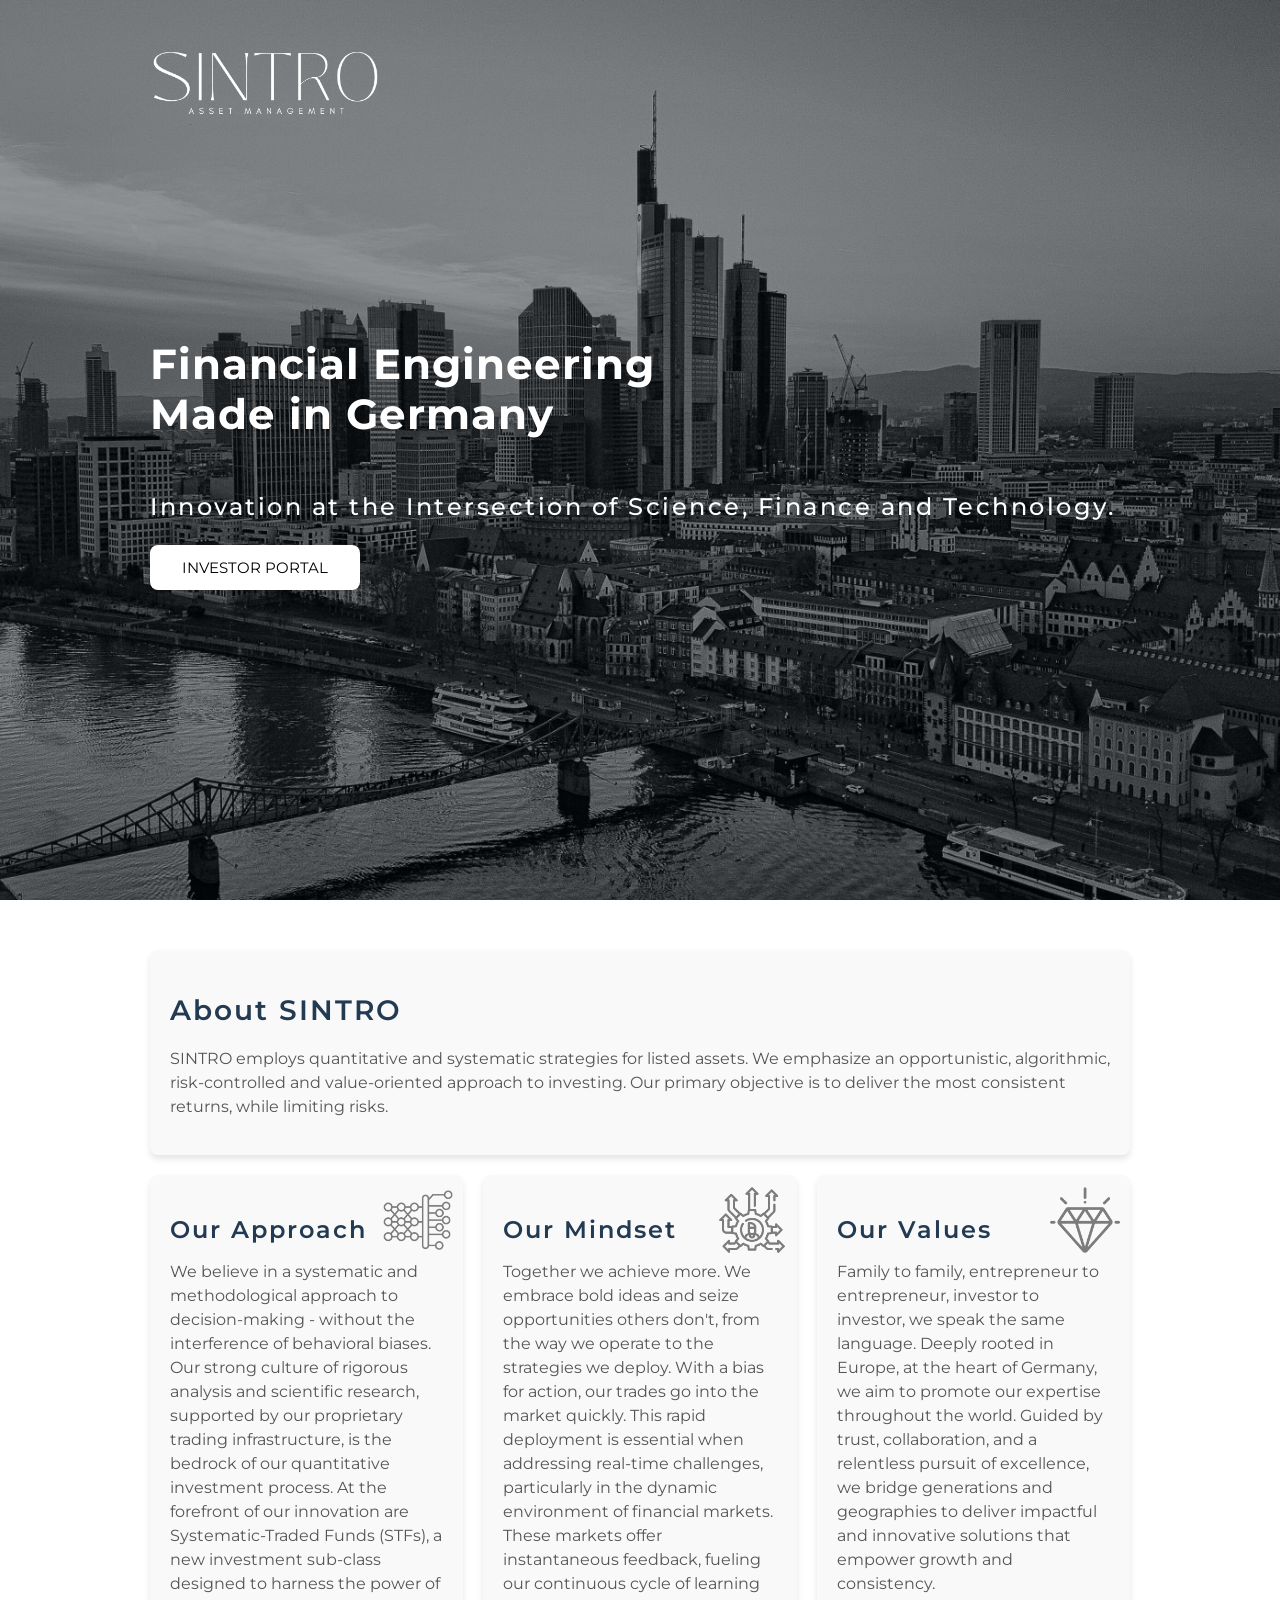
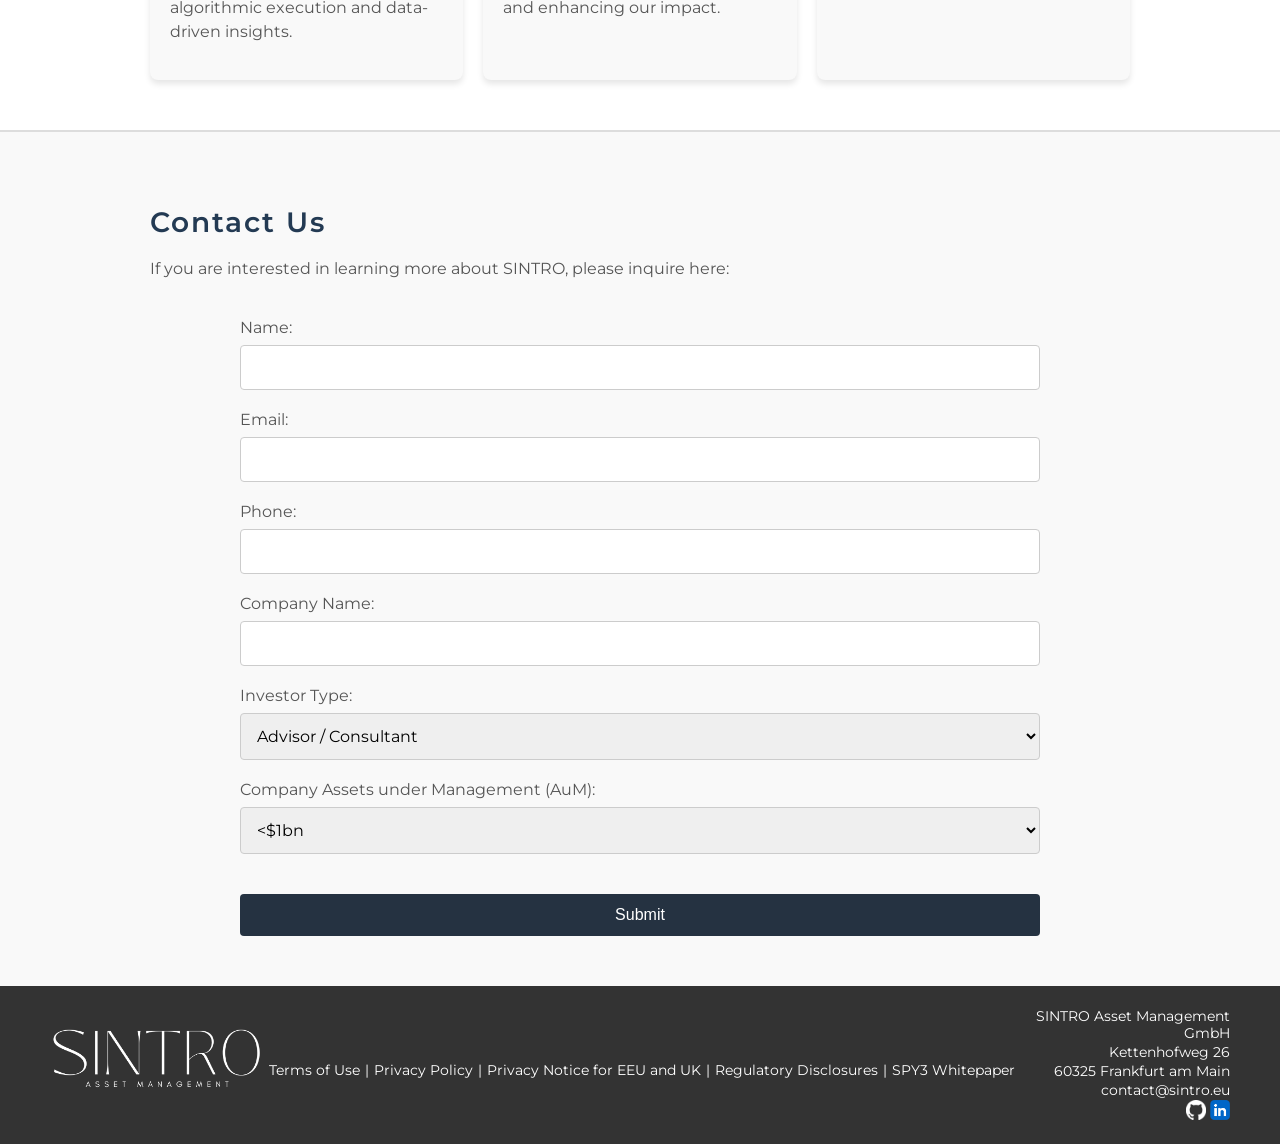
==== index.html @ 315823be "Update and rename home.html to index.html" ====
<!DOCTYPE html>
<html lang="en">
<head>
    <meta charset="UTF-8" />
    <meta name="viewport" content="width=device-width, initial-scale=1.0",user-scalable=no, shrink-to-fit=no">
    <meta name="format-detection" content="telephone=no">
    <meta name="description" content="SINTRO employs systematic and quantitative methods in the design and execution of its strategies." />
    <meta name="keywords" content="Systematic-Traded Funds, STFs, Systematic Traded Funds, SINTRO, SINTRO.eu, SINTRO Asset Management, Asset Management, Frankfurt, Finance, SINTRO Technologies, Systematic Investing, Algorithmic Trading, STFs, ETFs, Investments, Risk Management, German Fintech, Fintech, Financial Innovation, Systematic Trading, systematische Investitionen, risikokontrolliertes Investieren, SINTRO" />
    <meta name="author" content="SINTRO Asset Management GmbH" />
    <link rel="stylesheet" href="styles.css" />
    <link href="https://cdnjs.cloudflare.com/ajax/libs/font-awesome/6.0.0-beta3/css/all.min.css" rel="stylesheet">
    <script src="script.js" defer></script>
    <link rel="icon" href="favicon.ico" type="image/x-icon" />
    <title>SINTRO - Systematic Investing</title>
    <meta property="og:title" content="SINTRO – Systematic Investing Reinvented" />
    <meta property="og:description" content="SINTRO employs systematic and quantitative methods in the design and execution of its strategies." />
    <meta property="og:image" content="favicon.ico" />
    <meta property="og:url" content="https://www.sintro.eu/" />
    <meta property="og:type" content="website" />
    <meta property="og:site_name" content="SINTRO" />   
<!-- Google tag (gtag.js) -->
<script async src="https://www.googletagmanager.com/gtag/js?id=G-01D35EJR0L"></script>
<script>
  window.dataLayer = window.dataLayer || [];
  function gtag(){dataLayer.push(arguments);}
  gtag('js', new Date());

  gtag('config', 'G-01D35EJR0L');
</script>
</head>
<body>
    <header>
      <img src="assets/logo.png" alt="Logo" class="logo" />
    </header>
    <div class="image-container">
        <h1>Financial Engineering<br /> Made in Germany</h1>
        <h3>Innovation at the Intersection of Science, Finance and Technology.</h3>
        <a
            href="https://investors.sintro.eu/"
            class="myButton"
            target="_blank"
            >INVESTOR PORTAL</a>
    </div>
    <section class="content-section">
          <div class="content-about">
              <h2>About SINTRO</h2>
              <p>
                  SINTRO employs quantitative and systematic strategies for listed assets.
                  We emphasize an opportunistic, algorithmic, risk-controlled and value-oriented approach to investing. 
                  Our primary objective is to deliver the most consistent returns, while limiting risks.
              </p>
          </div>
          <div class="content-container">
          <div class="content-item">
              <h2>Our Approach</h2>
              
              <img src="assets/approach.png" alt="Our Approach Icon" class="section-icon">
              <p>
                  We believe in a systematic and methodological approach to decision-making - without the interference of behavioral biases.
                  Our strong culture of rigorous analysis and scientific research, supported by our proprietary trading infrastructure, is the bedrock of our quantitative investment process.
                  At the forefront of our innovation are Systematic-Traded Funds (STFs), a new investment sub-class designed to harness the power of algorithmic execution and data-driven insights.
              </p>
          </div>
          <div class="content-item">
              <h2>Our Mindset</h2>
              <img src="assets/mindset.png" alt="Our Mindset Icon" class="section-icon">
              <p>
                  Together we achieve more. We embrace bold ideas and seize opportunities others don't, 
                  from the way we operate to the strategies we deploy. With a bias for action, our trades go into the market quickly. 
                  This rapid deployment is essential when addressing real-time challenges, particularly in the dynamic environment of 
                  financial markets. These markets offer instantaneous feedback, fueling our continuous cycle of learning and enhancing our impact.
              </p>
          </div>
          <div class="content-item">
              <h2>Our Values</h2>
              <img src="assets/values.png" alt="Our Values Icon" class="section-icon">
              <p>
                  Family to family, entrepreneur to entrepreneur, investor to investor, we speak the same language. 
                  Deeply rooted in Europe, at the heart of Germany, we aim to promote our expertise throughout the world. 
                  Guided by trust, collaboration, and a relentless pursuit of excellence, we bridge generations and geographies to deliver impactful and innovative solutions that empower growth and consistency.
              </p>
          </div>
      </div>
  </section>
      <section class="contact-section">
        <h2>Contact Us</h2>
      <p>If you are interested in learning more about SINTRO, please inquire here:</p>
      <form action="send_email.php" method="POST" class="contact-form">
          <div class="form-wrapper">
              <div class="form-group">
                  <label for="name">Name:</label>
                  <input type="text" id="name" name="name" class="form-input" required>
              </div>
              <div class="form-group">
                  <label for="email">Email:</label>
                  <input type="email" id="email" name="email" class="form-input" required>
              </div>
              <div class="form-group">
                  <label for="phone">Phone:</label>
                  <input type="tel" id="phone" name="phone" class="form-input">
              </div>
              <div class="form-group">
                  <label for="company">Company Name:</label>
                  <input type="text" id="company" name="company" class="form-input">
              </div>
              <div class="form-group">
                  <label for="investor-type">Investor Type:</label>
                  <select id="investor-type" name="investor-type" class="form-input">
                      <option value="advisor">Advisor / Consultant</option>
                      <option value="endowment">Endowment / Foundation</option>
                      <option value="fund-manager">Fund of Funds Manager</option>
                      <option value="insurance">Insurance Company</option>
                      <option value="cio">Outsourced CIO</option>
                      <option value="multi-family">Multi-Family Office</option>
                      <option value="private-bank">Private Bank</option>
                      <option value="pension-private">Private Sector Pension Fund</option>
                      <option value="pension-public">Public Pension Fund</option>
                      <option value="single-family">Single Family Office</option>
                      <option value="sovereign-wealth">Sovereign Wealth Fund</option>
                      <option value="superannuation">Superannuation Scheme</option>
                  </select>
              </div>
              <div class="form-group">
                  <label for="aum">Company Assets under Management (AuM):</label>
                  <select id="aum" name="aum" class="form-input">
                      <option value="<1bn">&lt;$1bn</option>
                      <option value="1-5bn">$1-5bn</option>
                      <option value="5-10bn">$5-10bn</option>
                      <option value="10-25bn">$10-25bn</option>
                      <option value="25-100bn">$25-100bn</option>
                      <option value=">100bn">$100bn+</option>
                  </select>
              </div>
          </div>
          <button type="submit" class="submit-button">Submit</button>
      </form>
    </section>
    <footer>
      <div class="footer-left">
          <img src="assets/logo.png" alt="Logo" class="logo-footer">
      </div>
      <div class="footer-center">
        <div class="footer-links">
          <p><a href="terms-of-use.pdf" target="_blank">Terms of Use</a>
            <span>|</span>
            <a href="privacy-policy.pdf" target="_blank">Privacy Policy</a> 
            <span>|</span>
            <a href="privacy-notice.pdf" target="_blank">Privacy Notice for EEU and UK</a> 
            <span>|</span>
            <a href="regulatory-disclosures.pdf" target="_blank">Regulatory Disclosures</a>
            <span>|</span>
            <a href="spy3-whitepaper.pdf" target="_blank">SPY3 Whitepaper</a></p>  
        </div>
    </div>
      <div class="footer-right">
          <p>SINTRO Asset Management GmbH</p>
          <p>Kettenhofweg 26</p>
          <p>60325 Frankfurt am Main</p>
          <p><a href="mailto:contact@sintro.eu">contact@sintro.eu</a></p>
          <a href="https://github.com/SINTRO-AM" target="_blank"
           class="linkedin-icon">
            <img src="assets/github.png" alt="GitHub" /></a>
          <a href="https://www.linkedin.com/company/sintro" target="_blank" class="linkedin-icon">
            <img src="assets/linkedin.png" alt="LinkedIn" /></a>
      </div>
    </footer>
  </body>
</html>
---- styles.css ----
@import url('https://fonts.googleapis.com/css2?family=Montserrat:wght@100;200;300;400;700&display=swap');

/* Default background image styling for larger screens (desktop and tablets) */
.image-container {
  background-image: url("assets/background_edit.jpg");
  background-size: cover;
  background-position: center center;
  background-repeat: no-repeat;
  background-attachment: fixed;
  height: 100vh;
  display: flex;
  flex-direction: column;
  justify-content: center;
  align-items: flex-start;
  padding-left: 150px;
  color: rgb(0, 0, 0);
  overflow: hidden:
}

/* For smaller screens (portrait mobile devices) */
@media (max-width: 768px) {
  .image-container {
      background-size: cover;
      background-position: center center;
      background-attachment: scroll;
      height: 100vh; /* Viewport-Höhe */
      width: 100vw; /* Viewport-Breite */
  }
}

/* Sehr kleine Geräte (bis 480px) */
@media (max-width: 480px) {
  .image-container {
      background-size: cover;
      background-position: center top;
      background-attachment: scroll;
      height: 100vh; /* Viewport-Höhe */
      width: 100vw; /* Viewport-Breite */
  }
}

/* Smooth scrolling */
html {
  scroll-behavior: smooth;
  margin: 0;
  padding: 0;
}

/* Button hover effect */
.myButton {
  background-color: white;
  border-radius: 8px;
  display: inline-block;
  cursor: pointer;
  color: black;
  font-family: 'montserrat', sans-serif;
  font-size: 16px;
  padding: 13px 32px;
  text-decoration: none;
  transition: background-color 0.3s ease, color 0.3s ease;
}

.myButton:hover {
  background-color: #253241; /* Change to desired hover color */
  color: white;
}

.contact-section {
  background-color: #f9f9f9;
  padding: 50px 150px;
  color: black;
  text-align: left;
  border-top: 2px solid #ddd;
}

.contact-section h2 {
  font-size: 28px;
  margin-bottom: 20px;
  color: #233a53;
  font-weight: 600;
}

.contact-section p {
  font-size: 16px;
  margin-bottom: 40px;
  color: #555;
}

.contact-form {
  max-width: 800px;
  margin: 0 auto;
  text-align: left;
  display: flex;
  flex-direction: column;
  gap: 20px;
}

.form-group {
  margin-bottom: 20px;
  text-align: left;
  position: relative;
}

.form-group label {
  display: block;
  font-size: 16px;
  margin-bottom: 8px;
  color: #555;
  text-align: left;
}


.form-input,
.form-textarea {
  width: 100%;
  padding: 12px;
  border: 1px solid #ccc;
  border-radius: 4px;
  font-size: 16px;
  font-family: 'montserrat', sans-serif;
  box-sizing: border-box;
  transition: border-color 0.3s ease, box-shadow 0.3s ease;
}

.form-input:focus,
.form-textarea:focus {
  border-color: #253241;
  outline: none;
  box-shadow: 0 0 5px rgba(37, 50, 65, 0.3);
}

.form-textarea {
  resize: vertical;
  padding: 12px;
  border: 1px solid #ccc;
  border-radius: 4px;
  font-size: 16px;
  font-family: 'montserrat', sans-serif;
  box-sizing: border-box;
  text-align: left; /* Eingabetext links ausrichten */
}

.submit-button {
  background-color: #253241;
  color: white;
  border: none;
  border-radius: 4px;
  padding: 12px 20px;
  font-size: 16px;
  cursor: pointer;
  transition: background-color 0.3s ease;
}

.submit-button:hover {
  background-color: #a5a5a5;
}


body {
  margin: 0;
  padding: 0;
  display: flex;
  flex-direction: column;
  min-height: 100vh;
  font-family: 'montserrat', sans-serif;
  overflow-x: hidden;
}

header {
  position: absolute;
  top: 0;
  left: 0;
  display: flex;
  justify-content: flex-start;
  align-items: center;
  padding: 50px 0 20px 150px;
  z-index: 1;
}

.contact-button {
    position: absolute;
    top: 20px;
    right: 20px;
    background-color: #373b41; /* Dunkler Hintergrund */
    color: white;
    text-decoration: none;
    padding: 10px 20px;
    border-radius: 5px;
    font-size: 16px;
    transition: background-color 0.3s ease, color 0.3s ease;
}

.contact-button:hover {
    background-color: white;
    color: #253241;
    border: 1px solid #253241; /* Optionaler Rand bei Hover */
}

@media (max-width: 768px) {
    .contact-button {
        top: 10px; /* Weniger Abstand auf kleinen Bildschirmen */
        right: 10px;
        padding: 8px 16px;
        font-size: 12px;
    }
}

footer {
  margin: 0;
  padding: 0;
  display: flex;
  justify-content: space-between; /* Abstand zwischen linken und rechten Bereichen */
  align-items: center; /* Vertikal zentrieren */
  background-color: #333333;
  padding: 20px 50px;
  color: white;
}

.footer-left {
  color: white;
  flex: 1; 
  text-align: left; /* Linksbündige Ausrichtung des Inhalts */
}

.footer-center {
  flex: 1; /* Mittlerer Bereich für Links */
  display: flex;
  justify-content: center; /* Zentriert die Links horizontal */
  align-items: center; /* Zentriert die Links vertikal */
  text-align: center;
  font-size: 14px;
}

.footer-center .footer-links {
  display: flex;
  gap: 20px; /* Abstand zwischen Links */
  text-align: center;
  text-decoration: none;
  color: white;
}

.footer-center .footer-links p {
  display: flex; /* Macht den Inhalt des <p> zu einem flexiblen Container */
  justify-content: center; /* Zentriert die Links horizontal */
  align-items: center; /* Zentriert die Links vertikal */
  margin: 0; /* Entfernt Standard-Margins des <p>-Tags */
  white-space: nowrap; /* Verhindert Zeilenumbrüche */
}

.footer-center .footer-links a {
  color: white; /* Links in Weiß anzeigen */
  text-decoration: none; /* Unterstreichung entfernen */
  margin: 0 5px; /* Abstand zwischen den Links */
  transition: color 0.3s ease; /* Sanfter Übergang beim Hover */
}

.footer-center .footer-links a:hover {
  color: #5c7cac;
}

.footer-right {
  color: white;
  flex: 1; 
  text-align: right; /* Rechtsbündige Ausrichtung des Inhalts */
  text-decoration: none;
  line-height: 1.2;
}

.footer-right a {
  color: white; /* Schriftfarbe für Links auf Weiß setzen */
  text-decoration: none; /* Unterstreichung entfernen */
  transition: color 0.3s ease; /* Sanfter Übergang beim Hover */
  line-height: 1.2;
}

.footer-right p {
  margin: 2px 0; /* Weniger Abstand zwischen Adresszeilen */
}

.footer-right a:hover {
  color: #5c7cac; /* Helleres Grau beim Hover */
}

/* Für breite Bildschirme */
@media (max-width: 1000px) {
  footer {
    flex-direction: column; /* Stapelt Bereiche vertikal auf kleineren Bildschirmen */
    align-items: center;
    text-align: center;
    overflow-x: hidden; /* Entfernt horizontales Scrollen */
  }

  .footer-left,
  .footer-center,
  .footer-right {
    text-align: center; /* Zentriert den Text */
    margin-bottom: 20px; /* Abstand zwischen den Bereichen */
    display: block;
  }
  .footer-center .footer-links {
    gap: 10px; /* Abstand zwischen den Links */
  }

}
/* Footer-Center für Mobile */
@media (max-width: 768px) {
  .footer-center .footer-links {
      text-align: center; /* Zentriert die Links */
      display: block; /* Verlinkungen untereinander anzeigen */
      gap: 0; /* Kein horizontaler Abstand */
      line-height: 1.0;
  }

  .footer-center .footer-links a {
      display: block; /* Jeder Link nimmt eine eigene Zeile ein */
      margin: 10px 0; /* Abstand zwischen den Links */
  }
  .footer-center .footer-links p {
    display: block; /* Blocklayout für Inhalte im Footer */
    white-space: normal; /* Zeilenumbrüche bei langen Links erlauben */
    margin: 10px 0; /* Abstand zwischen den Absätzen */
    display: none; /* Verstecke das "|" Zeichen in der mobilen Ansicht */
}

}

.footer-container {
  display: flex;
  justify-content: space-between;
  align-items: flex-start;
  padding: 20px 150px;
  background-color: #333;
  color: white;
}

.content-section {
  background-color: white;
  padding: 50px 150px;
  color: black;
  text-align: left;
  max-width: 3800px;
}

.content-section h2 {
  font-size: 28px;
  margin-bottom: 20px;
  color: #233a53;
  font-weight: 600;
}

.content-section p {
  font-size: 16px;
  line-height: 1.5;
  color: #555;
}

.section-icon {
  position: absolute; /* Fixiert das Bild innerhalb des Containers */
  top: 10px; /* Abstand vom oberen Rand */
  right: 10px; /* Abstand vom rechten Rand */
  width: 70px; /* Größe des Bildes */
  height: auto; /* Seitenverhältnis beibehalten */
  opacity: 0.5; /* Transparenz des Bildes */
  z-index: -1;
  pointer-events: none; /* Verhindert, dass das Bild interaktiv ist */
}

.content-section-imprint {
  background-color: white;
  padding: 150px 150px;
  color: black;
  text-align: left;
  max-width: 3900px;
  margin-top: 150px;
}

.content-section-imprint h2 {
  font-size: 32px;
  margin-bottom: 20px;
}

.content-section-imprint p {
  font-size: 16px;
  line-height: 1.5;
}

.content-border {
  border-bottom: 2px solid #ddd;
}

/* Erste Spalte (About SINTRO) */
.content-about {
  grid-column: span 1; /* Nimmt eine ganze Zeile ein */
  background-color: #f9f9f9;
  padding: 20px;
  border-radius: 8px;
  box-shadow: 0 4px 6px rgba(0, 0, 0, 0.1);
  transition: transform 0.3s ease, box-shadow 0.3s ease;
  margin-bottom: 20px; 
}

.content-about:hover {
  transform: translateY(-5px);
  box-shadow: 0 6px 10px rgba(0, 0, 0, 0.2);
}

.content-container {
  display: grid;
  grid-template-columns: repeat(auto-fit, minmax(300px, 1fr));
  gap: 20px;
  max-width: 3900px;
  margin: 0 auto;
}

.content-item {
  background-color: #f9f9f9;
  position: relative;
  border-radius: 8px;
  box-shadow: 0 4px 6px rgba(0, 0, 0, 0.1);
  padding: 20px;
  transition: transform 0.3s ease, box-shadow 0.3s ease;
  z-index: 0;
}

.content-item:hover {
  transform: translateY(-5px);
  box-shadow: 0 6px 10px rgba(0, 0, 0, 0.2);
}

.content-item h2 {
  font-size: 24px;
  margin-bottom: 15px;
  color: #233a53;
}

.content-item p {
  font-size: 16px;
  color: #555;
}

@media (max-width: 992px) {
  .content-container {
    grid-template-columns: repeat(1, 1fr); /* 2 Spalten bei mittleren Bildschirmen */
  }
}
/* Responsive Design */
@media (max-width: 768px) {
  .content-container {
      grid-template-columns: 1fr;
  }

  .content-item {
      padding: 15px;
  }

  .content-item h2 {
      font-size: 20px;
  }

  .content-item p {
      font-size: 14px;
  }
}

.linkedin-icon {
  margin-top: 20px; 
  
}

.linkedin-icon img {
  width: 20px; /* Adjust size */
  height: 20px;
  transition: transform 0.3s ease, opacity 0.3s ease;
}

.linkedin-icon:hover img {
  transform: scale(1.1); /* Slightly enlarge on hover */
  opacity: 0.8; /* Reduce opacity on hover */
}

.logo {
  height: 65px;
}

.imprint-header {
  background-color: #333333; 
  color: white;
  text-align: center;
  padding: 20px 100px;
  width: 100vw
}

.imprint-link {
  color: white;
  text-decoration: none;
  font-size: 16px;
  transition: color 0.3s ease;
  text-decoration: underline;
}

.imprint-link:hover {
  color: #ccc; 
}

.footer-content {
  display: flex;
  flex-direction: column;
  align-items: flex-start;
  padding-bottom: 50px;
  padding-top: 50px;
  font-size: 14px;
}


.footer-content p {
  margin-block-start: 0;
  margin-block-end: 0;
}

.footer-content a {
  margin:10px 0px;
}

.footer-right {
  flex: 2; /* Text wird rechts ausgerichtet */
  text-align: right;
  font-size: 14px;
}

.footer-links {
  text-align: center;
  padding-top: 10px;
}

.logo-footer {
  height: 60px;
  margin-bottom: 10px;
}

h1 {
  color: white;
  font-size: 42px;
  font-family: 'Montserrat', sans-serif;
  line-height: 1.2; /* Verbessert den Abstand zwischen den Zeilen */
  letter-spacing: 1px; /* Fügt leichtes Letterspacing für Eleganz hinzu */
}

h2 {
  color: #233a53;
  font-size: 22px;
  font-family: 'Montserrat', sans-serif;
  letter-spacing: 2px; /* Fügt leichtes Letterspacing für Eleganz hinzu */
  font-weight: 600;
}

h3 {
  color: white;
  font-size: 24px;
  font-family: 'Montserrat', sans-serif;
  letter-spacing: 2.5px; /* Fügt leichtes Letterspacing für Eleganz hinzu */
  font-weight: 500;
}

@media (max-width: 768px) {
  h3 {
    font-size: 18px; /* Setzt die Schriftgröße auf 20px für Bildschirme bis zu 600px Breite */
  }
}


.white-text {
  color: white;
}

.myButton {
  background-color: white;
  border-radius: 8px;
  display: inline-block;
  cursor: pointer;
  color: black;
  font-family: 'Montserrat', sans-serif;
  font-size: 15px;
  padding: 13px 32px;
  text-decoration: none;
}

@media (max-width: 768px) {
  header {
    padding: 20px;
  }

  .content-section {
    padding: 20px;
  }

  .content-section h2 {
    font-size: 28px;
    font-weight: 600;
  }

  .content-section p {
    font-size: 16px;
  }

  .content-section-imprint {
    margin-top: 50px;
    padding: 0px 50px;
  }
  
  .content-section-imprint h2 {
    font-size: 28px;
  }
  
  .content-section-imprint p {
    font-size: 14px;
  }

  
@media (max-width: 768px) {
  header {
    padding: 20px;
  }

  .contact-section {
    padding: 20px;
  }

  .contact-section h2 {
    font-size: 22px;
  }

  .contact-section p {
    font-size: 16px;
  }

  .contact-form {
  margin: 0 auto;
  text-align: left;
}

.form-group {
  margin-bottom: 20px;
  text-align: left;
}

.form-group label {
  display: block;
  font-size: 16px;
  margin-bottom: 8px;
  color: #1f2664;
}
  
  .imprint-header {
    background-color: #333333; 
    color: white;
    text-align: center;
    padding: 20px 50px;
  }
  

  .image-container {
    padding-left: 20px;
    padding-right: 20px;
  }

  footer {
    padding-left: 20px;
    padding-right: 20px;
  }

  h2 {
    font-size: 18px;
    font-weight: 600;
  }

  .myButton {
    padding: 10px 20px;
    font-size: 16px;
  }
}


@media (max-width: 480px) {
  header {
    padding: 20px;
  }

  .content-section {
    padding: 20px;
  }

  h1 {
    font-size: 30px;
    font-weight: 600;
  }

  .content-section h2 {
    font-size: 20px;
    font-weight: 600;
  }

  .content-section p {
    font-size: 12px;
  }

  .content-section-imprint {
    margin-top: 75px;
    padding: 0px 50px;

  }

  .content-section-imprint h2 {
    font-size: 24px;
  }

  .content-section-imprint p {
    font-size: 12px;
  }

  .imprint-header {
    background-color: #333333; 
    color: white;
    text-align: center;
    padding: 20px 50px;
  }
  
  .imprint-header h1 {
    font-size: 36px;
    margin: 0;
    padding: 0;
  }
  
  .image-container {
    padding-left: 20px;
    padding-right: 10px;
  }

  footer {
    padding-left: 20px;
    padding-right: 10px;
  }

  .myButton {
    padding: 8px 16px;
    font-size: 12px;
  }
}

.header-image {
  background-image: url('assets/header.jpg');
  background-size: cover;
  background-position: center;
  height: 200px;
  width: 100%;
}

/* Header */
.spy3_header {
  text-align: center;
  padding: 20px 150px;
  width: 100vw;
  background-image: url('assets/header.jpg');
  background-size: cover;
  background-position: center;
  display: flex;
  align-items: center;
  justify-content: center;
  color: white;
  font-family: 'Montserrat', sans-serif;
  font-size: 24px;
  font-weight: bold;
  text-shadow: 2px 2px 5px rgba(0, 0, 0, 0.7);
  letter-spacing: 1px;
  z-index: 1000; /* Sicherstellen, dass er vor dem Inhalt angezeigt wird */
  top: 0;
}

/* Main Content */
.spy3_content-section {
  flex-grow: 1;
  display: flex;
  width: 100%;
  height: auto;
  overflow: hidden; /* Kein Scrollen innerhalb des Containers */
}

/* Iframe (eingebettete App) */
.spy3_content-section iframe {
  flex-grow: 1;
  width: 100vw; /* Nimmt die gesamte Breite ein */
  height: calc(100vh - 200px); /* Höhe passt sich dynamisch an */
  border: none; /* Entfernt den Rahmen */
  display: block;
}

/* Footer */
.spy3_footer {
  background-color: #333;
  color: white;
  text-align: center;
  padding: 0px;
  font-family: 'Montserrat', sans-serif;
  position: bottom; /* Footer ist nicht fixiert und scrollt mit */
  bottom: 0;
  width: 100%;
  z-index: 5; /* Bleibt hinter dem Header */
  margin-top: auto
}


.contact-layout {
  display: flex;
  gap: 40px;
  align-items: flex-start;
  margin-top: 40px;
}

/* Override defaults when the form sits inside the split layout */
.contact-layout .contact-form {
  flex: 1;
  max-width: none;
  margin: 0;
}

/* Right side: office info + map */
.contact-map {
  flex: 1;
  font-size: 16px;
  line-height: 1.5;
}

.contact-map h3 {
  margin-top: 0;
  margin-bottom: 10px;
}

.contact-map a {
  color: #253241;
  text-decoration: none;
}

.contact-map a:hover {
  text-decoration: underline;
}

/* Map card styling */
.map-container {
  margin-top: 10px;
  border-radius: 12px;
  overflow: hidden;
  box-shadow: 0 6px 20px rgba(0,0,0,0.1);
}

.map-container iframe {
  width: 100%;
  height: 350px;
  border: 0;
}

/* "Open in Google Maps" link */
.map-link {
  display: inline-block;
  margin-top: 12px;
  font-size: 14px;
}

/* Mobile: stack form and map vertically */
@media (max-width: 768px) {
  .contact-layout {
    flex-direction: column;
  }

  .map-container iframe {
    height: 300px;
  }
}
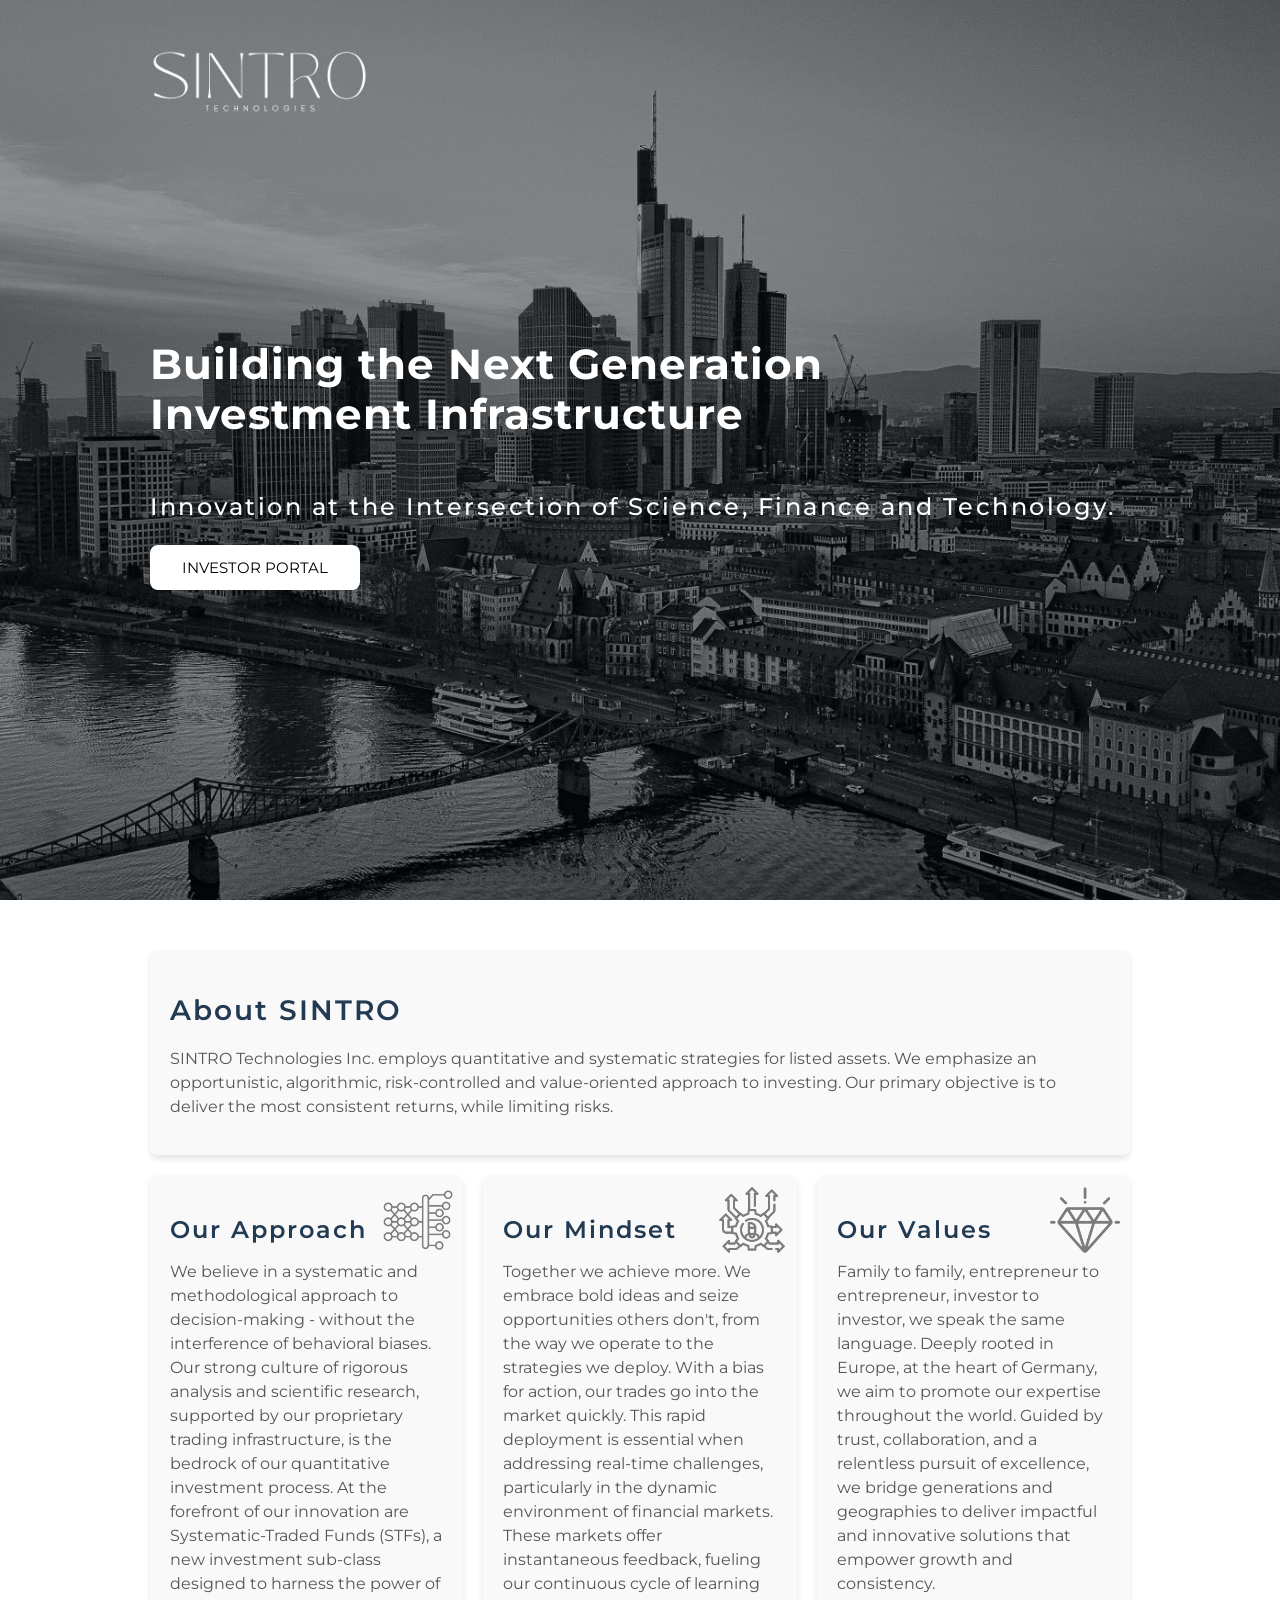
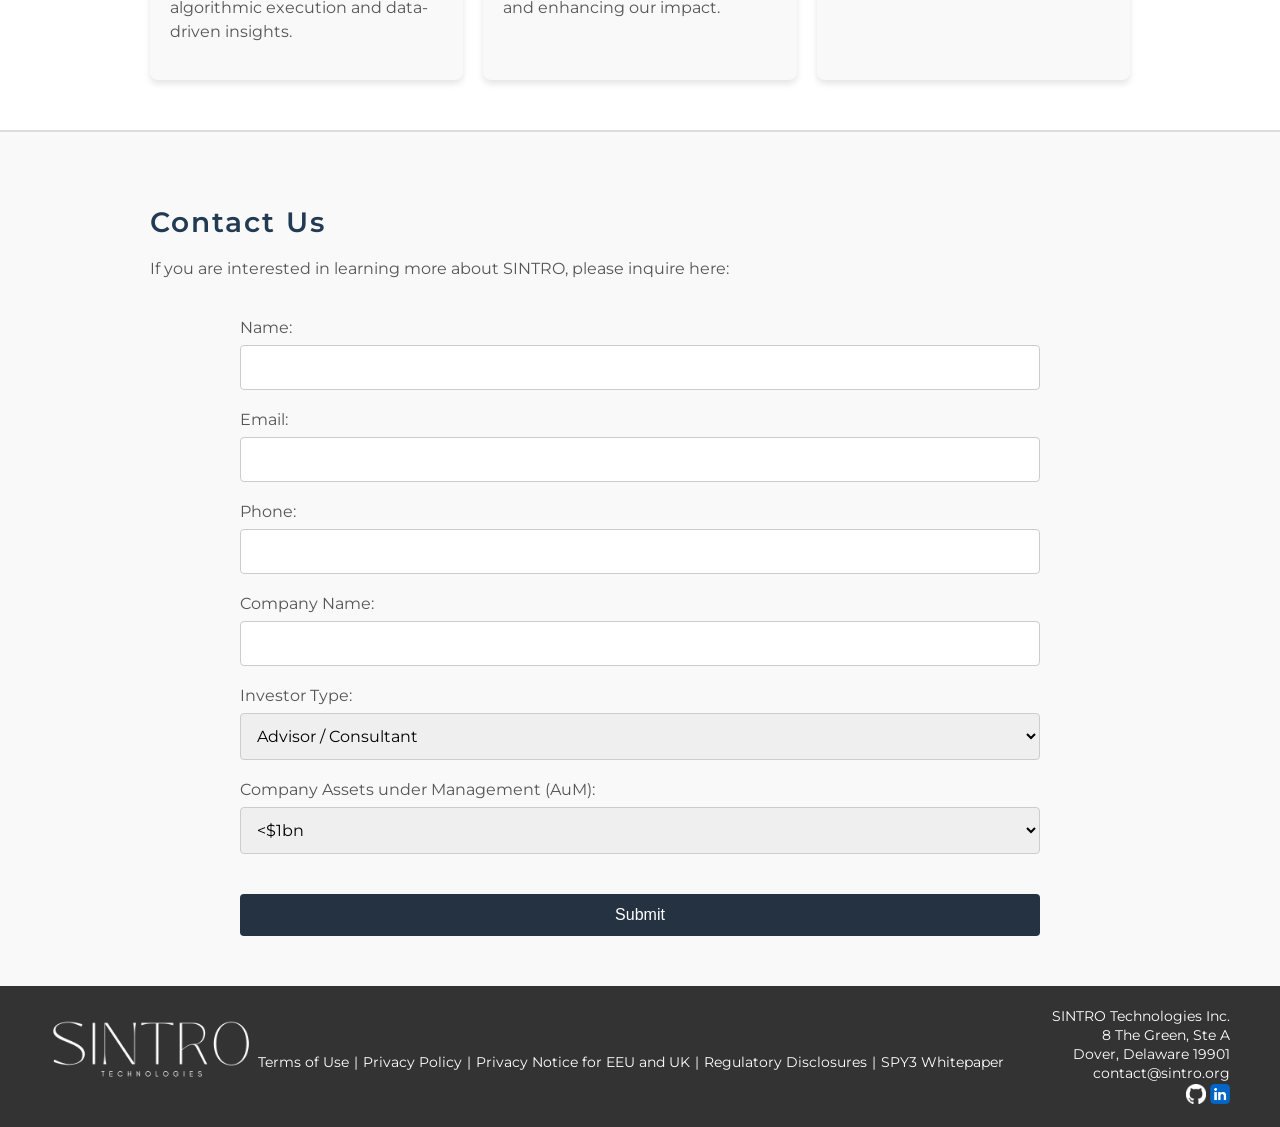
==== commit 32ea48fb: "Remove broken submodule reference" ====
--- a/index.html
+++ b/index.html
@@ -12,7 +12,7 @@
     <script src="script.js" defer></script>
     <link rel="icon" href="favicon.ico" type="image/x-icon" />
     <title>SINTRO - Systematic Investing</title>
-    <meta property="og:title" content="SINTRO – Systematic Investing Reinvented" />
+    <meta property="og:title" content="SINTRO – Systematic Investing" />
     <meta property="og:description" content="SINTRO employs systematic and quantitative methods in the design and execution of its strategies." />
     <meta property="og:image" content="favicon.ico" />
     <meta property="og:url" content="https://www.sintro.eu/" />
@@ -33,19 +33,19 @@
       <img src="assets/logo.png" alt="Logo" class="logo" />
     </header>
     <div class="image-container">
-        <h1>Financial Engineering<br /> Made in Germany</h1>
+        <h1>Building the Next Generation<br />Investment Infrastructure</h1>
         <h3>Innovation at the Intersection of Science, Finance and Technology.</h3>
         <a
-            href="https://investors.sintro.eu/"
+            href="https://portal.sintro.eu/"
             class="myButton"
             target="_blank"
             >INVESTOR PORTAL</a>
     </div>
     <section class="content-section">
           <div class="content-about">
-              <h2>About SINTRO</h2>
+              <h2>About SINTRO </h2>
               <p>
-                  SINTRO employs quantitative and systematic strategies for listed assets.
+                  SINTRO Technologies Inc. employs quantitative and systematic strategies for listed assets.
                   We emphasize an opportunistic, algorithmic, risk-controlled and value-oriented approach to investing. 
                   Our primary objective is to deliver the most consistent returns, while limiting risks.
               </p>
@@ -153,10 +153,10 @@
         </div>
     </div>
       <div class="footer-right">
-          <p>SINTRO Asset Management GmbH</p>
-          <p>Kettenhofweg 26</p>
-          <p>60325 Frankfurt am Main</p>
-          <p><a href="mailto:contact@sintro.eu">contact@sintro.eu</a></p>
+          <p>SINTRO Technologies Inc.</p>
+          <p>8 The Green, Ste A</p>
+          <p> Dover, Delaware 19901</p>
+          <p><a href="mailto:contact@sintro.eu">contact@sintro.org</a></p>
           <a href="https://github.com/SINTRO-AM" target="_blank"
            class="linkedin-icon">
             <img src="assets/github.png" alt="GitHub" /></a>
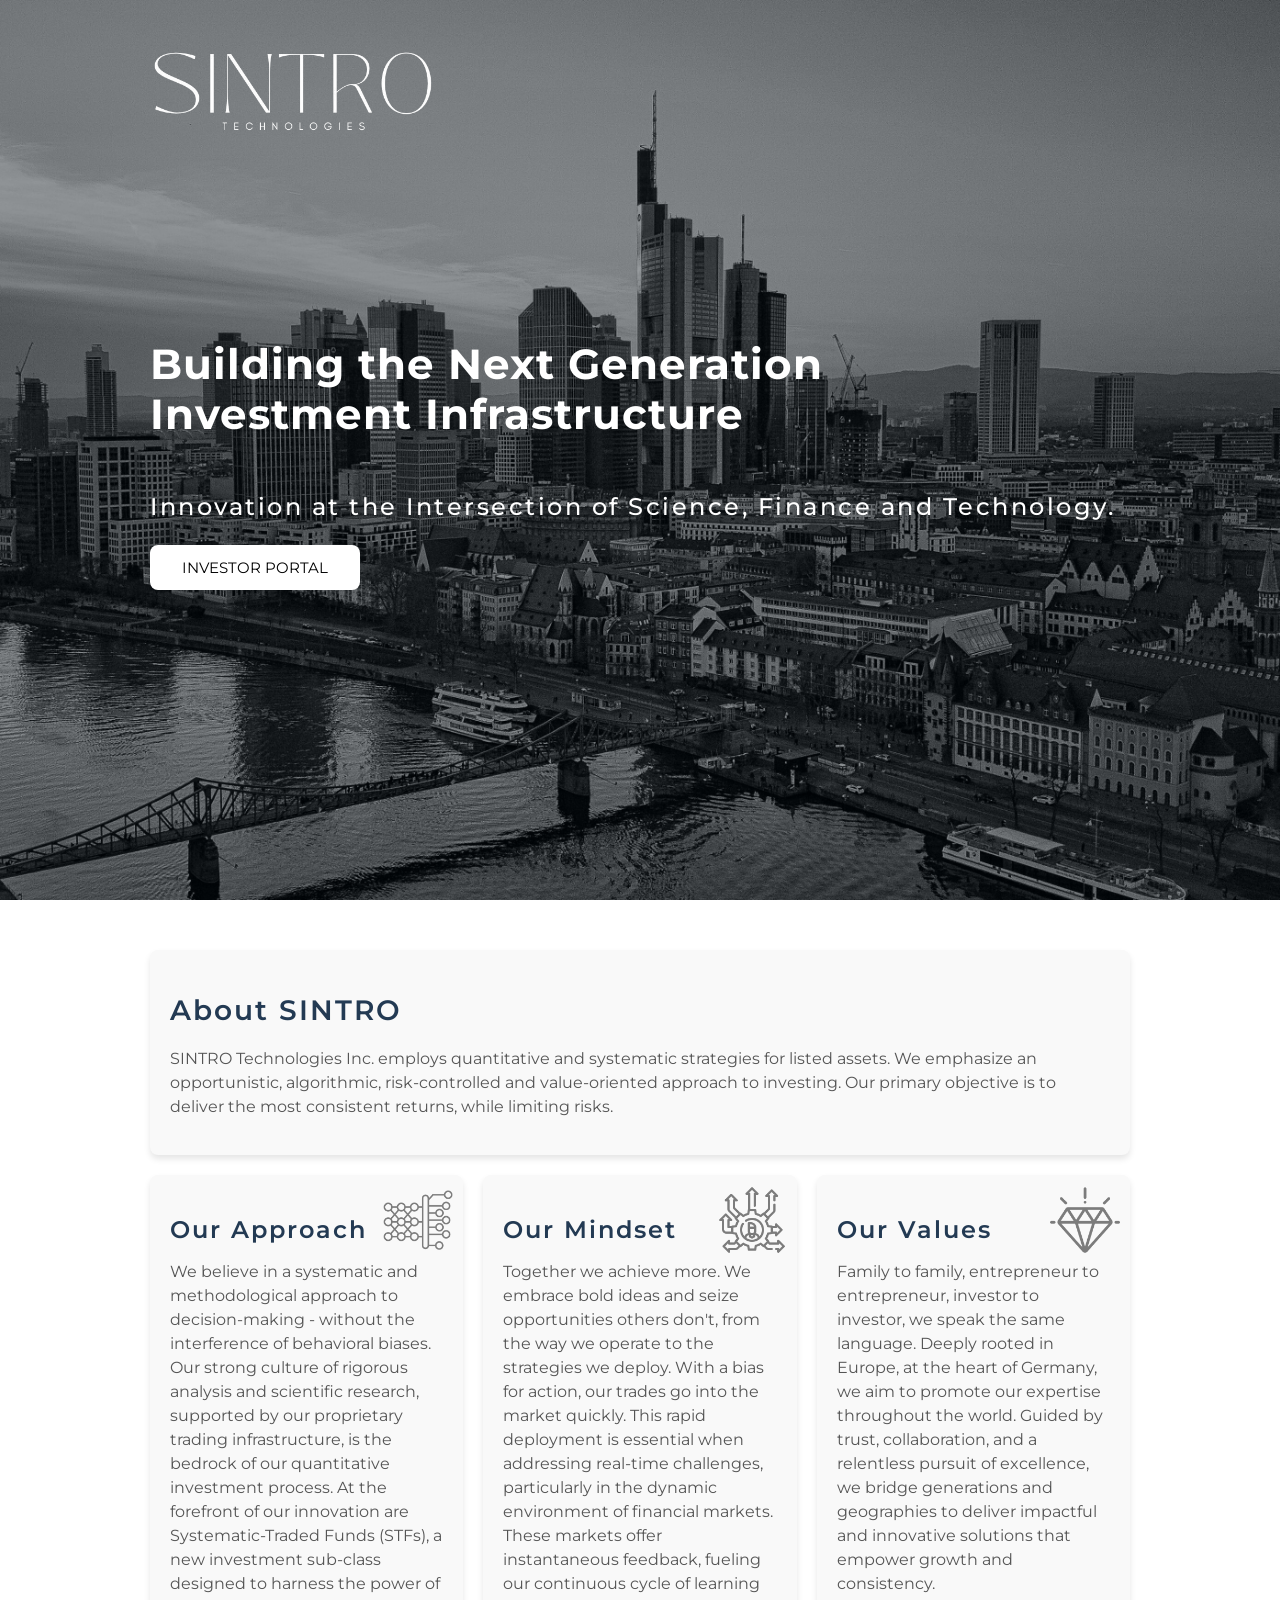
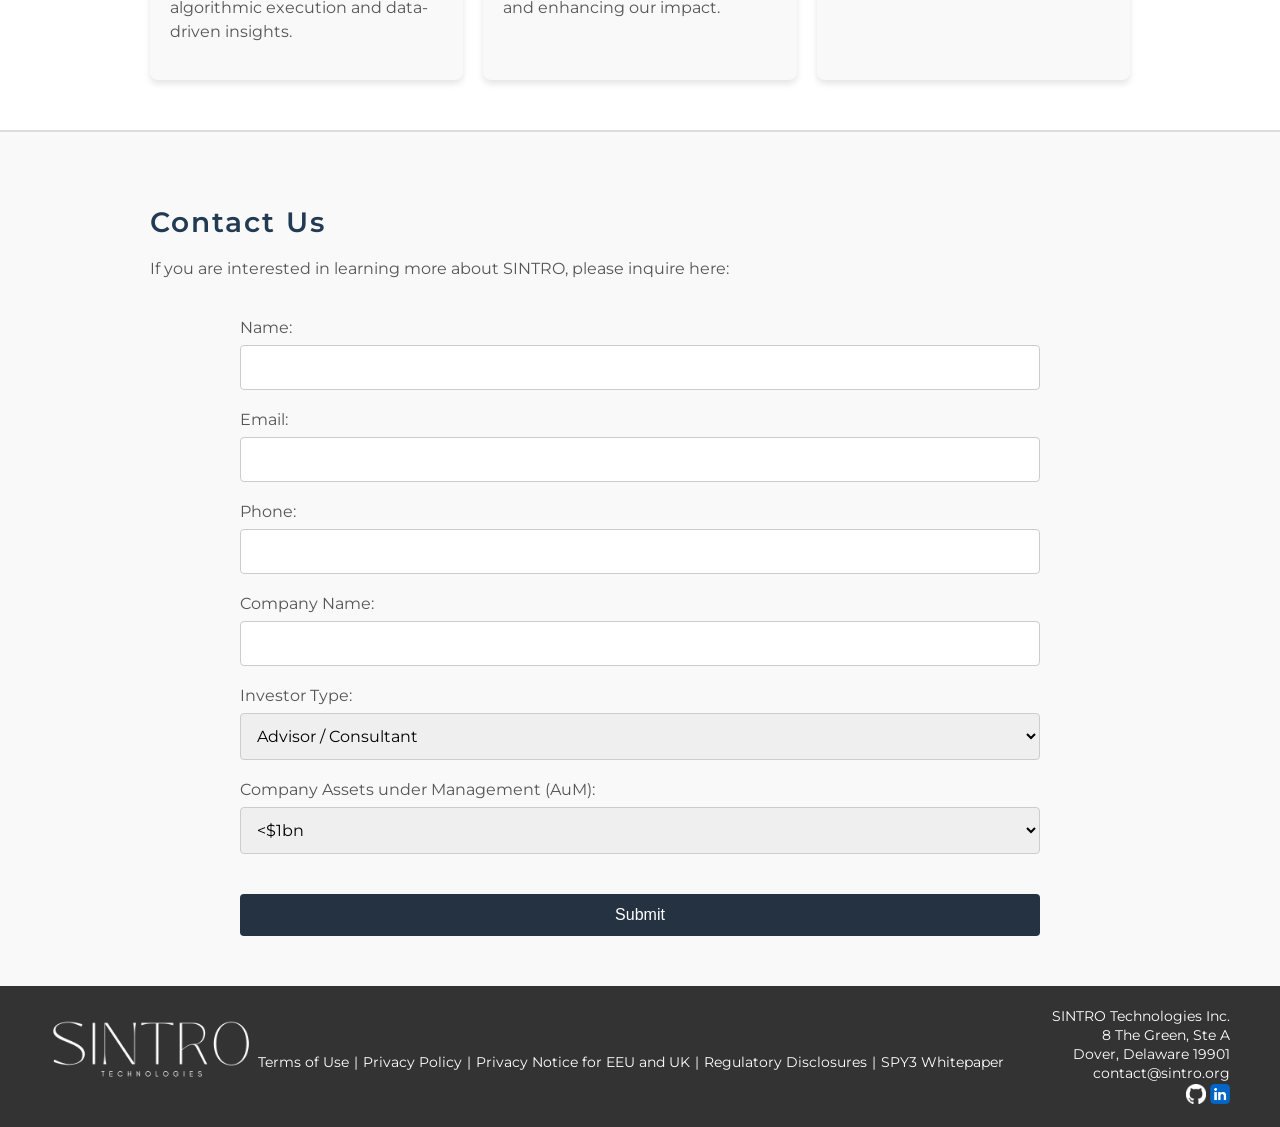
==== commit bd87dccc: "Update index.html" ====
--- a/index.html
+++ b/index.html
@@ -36,7 +36,7 @@
         <h1>Building the Next Generation<br />Investment Infrastructure</h1>
         <h3>Innovation at the Intersection of Science, Finance and Technology.</h3>
         <a
-            href="https://portal.sintro.eu/"
+            href="https://investors.sintro.eu/"
             class="myButton"
             target="_blank"
             >INVESTOR PORTAL</a>
@@ -166,3 +166,4 @@
     </footer>
   </body>
 </html>
+
--- a/styles.css
+++ b/styles.css
@@ -479,7 +479,9 @@
 }
 
 .logo {
-  height: 65px;
+  height: 85px;
+  cursor: pointer;
+  transition: opacity 0.2s ease;
 }
 
 .imprint-header {
@@ -535,6 +537,8 @@
 .logo-footer {
   height: 60px;
   margin-bottom: 10px;
+  cursor: pointer;
+  transition: opacity 0.2s ease;
 }
 
 h1 {
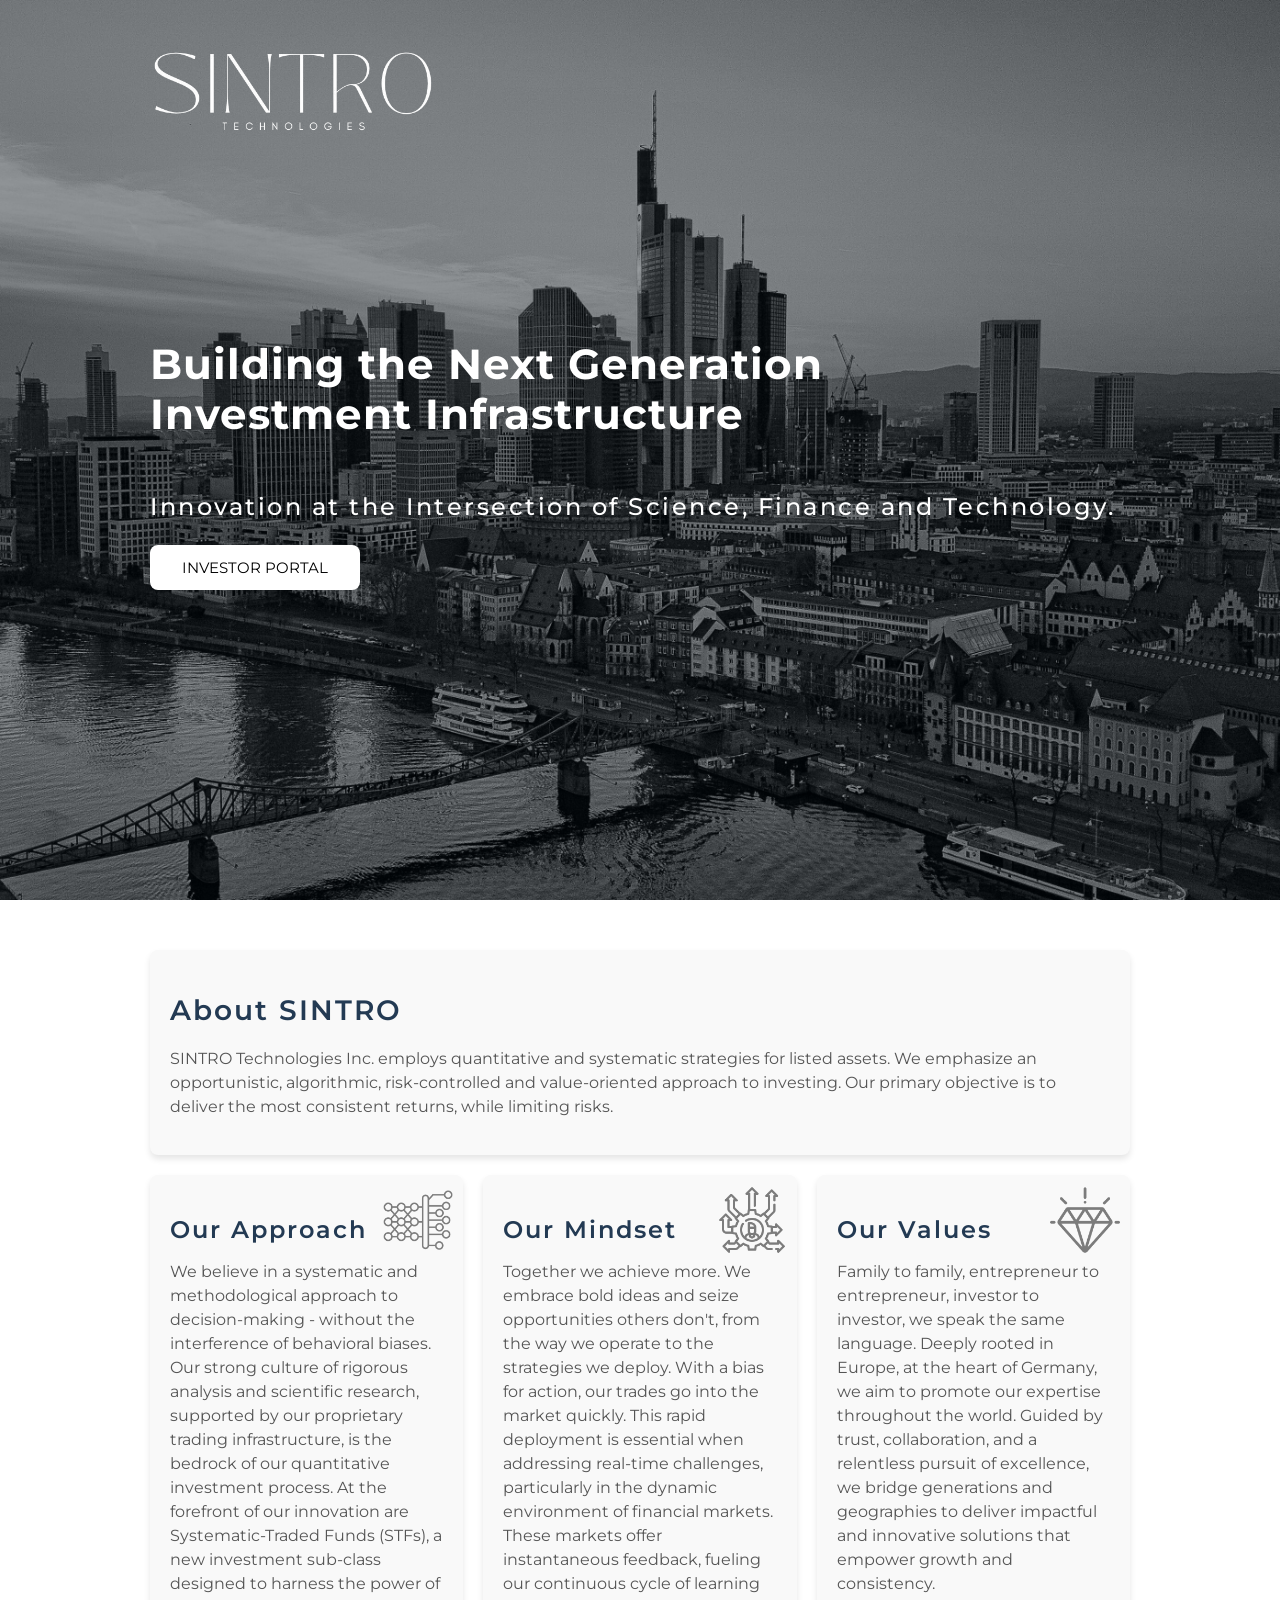
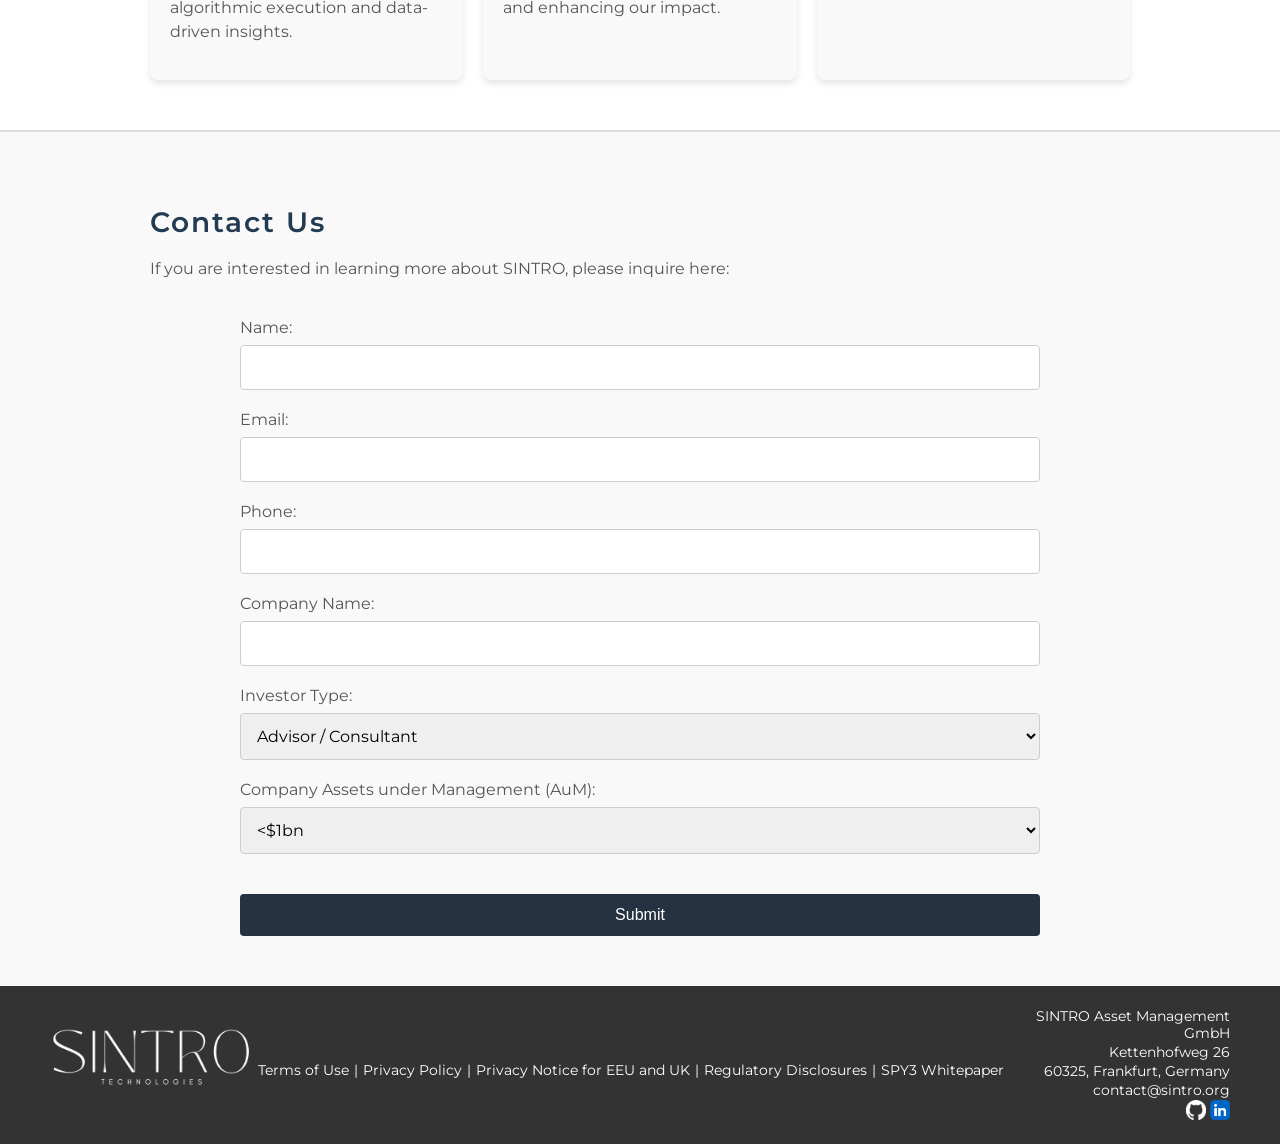
==== commit 53bfcb1f: "Update index.html" ====
--- a/index.html
+++ b/index.html
@@ -153,9 +153,9 @@
         </div>
     </div>
       <div class="footer-right">
-          <p>SINTRO Technologies Inc.</p>
-          <p>8 The Green, Ste A</p>
-          <p> Dover, Delaware 19901</p>
+          <p>SINTRO Asset Management GmbH</p>
+          <p>Kettenhofweg 26</p>
+          <p> 60325, Frankfurt, Germany</p>
           <p><a href="mailto:contact@sintro.eu">contact@sintro.org</a></p>
           <a href="https://github.com/SINTRO-AM" target="_blank"
            class="linkedin-icon">
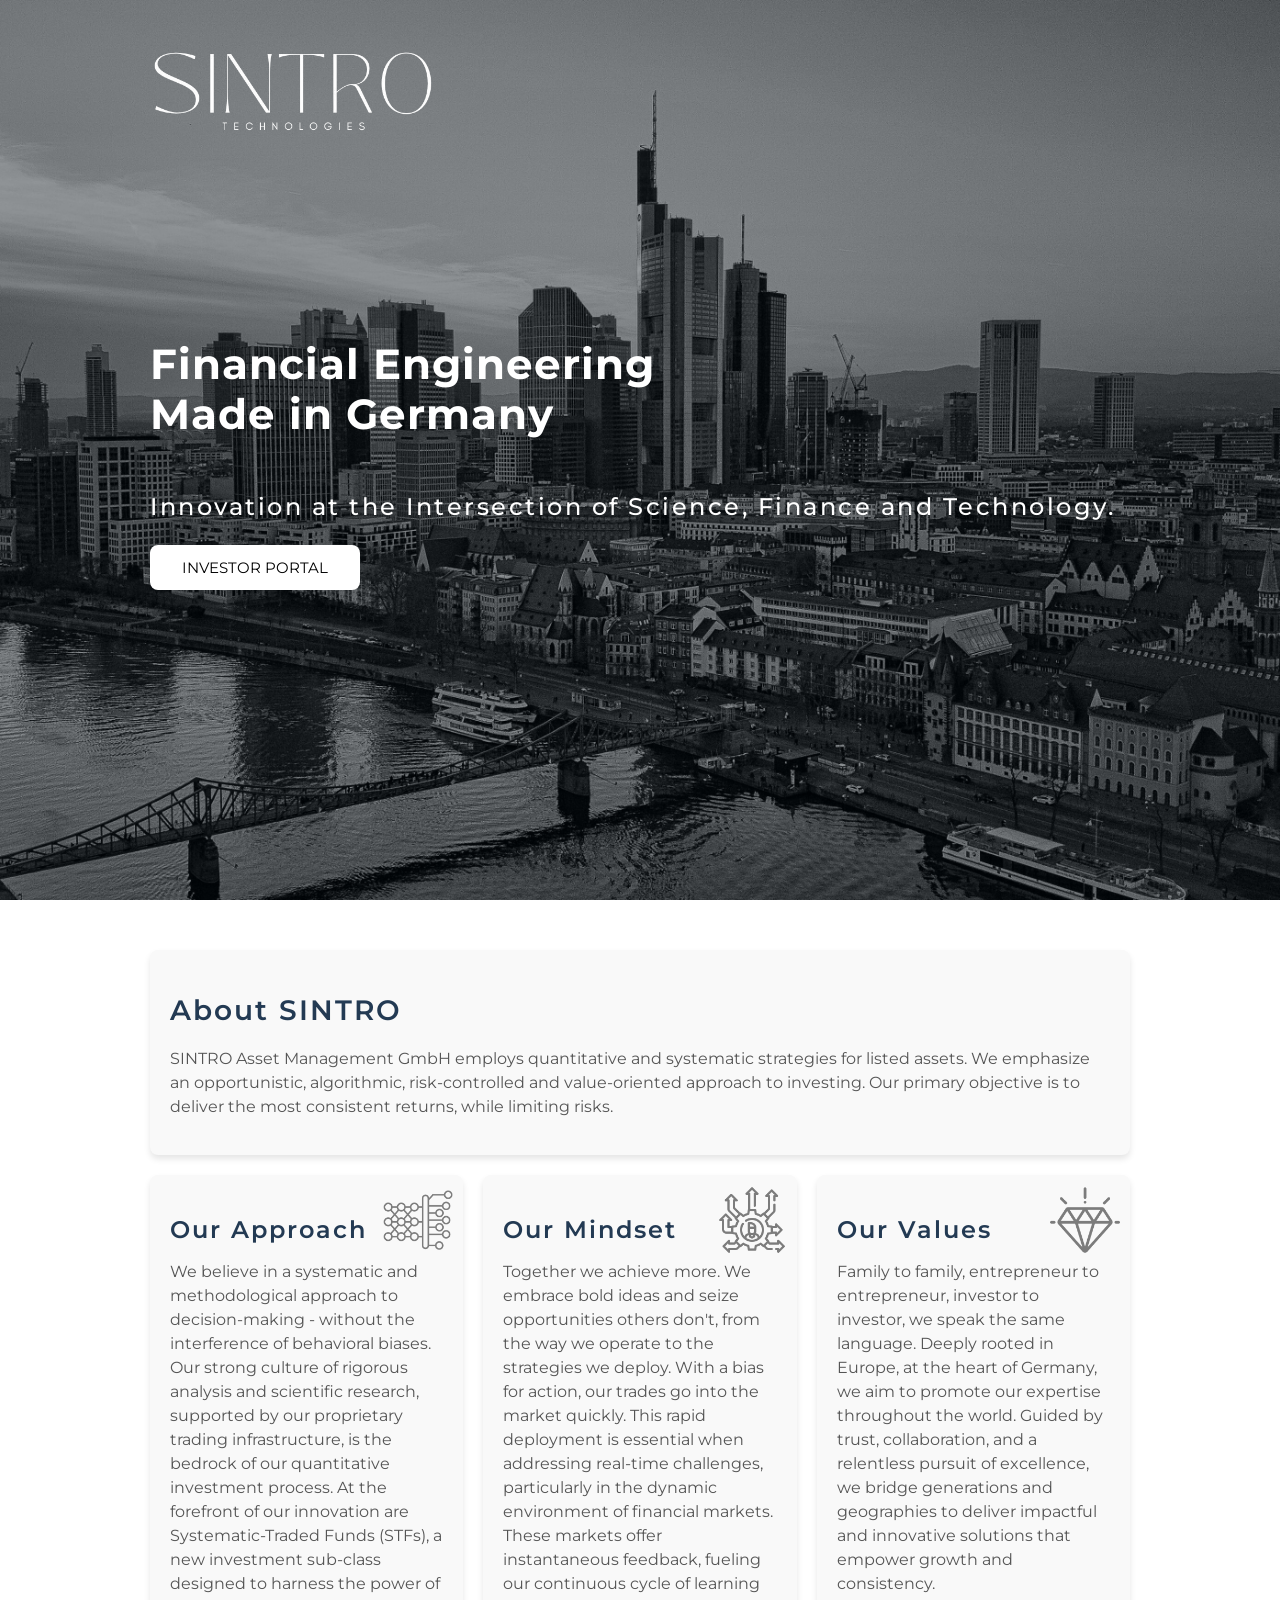
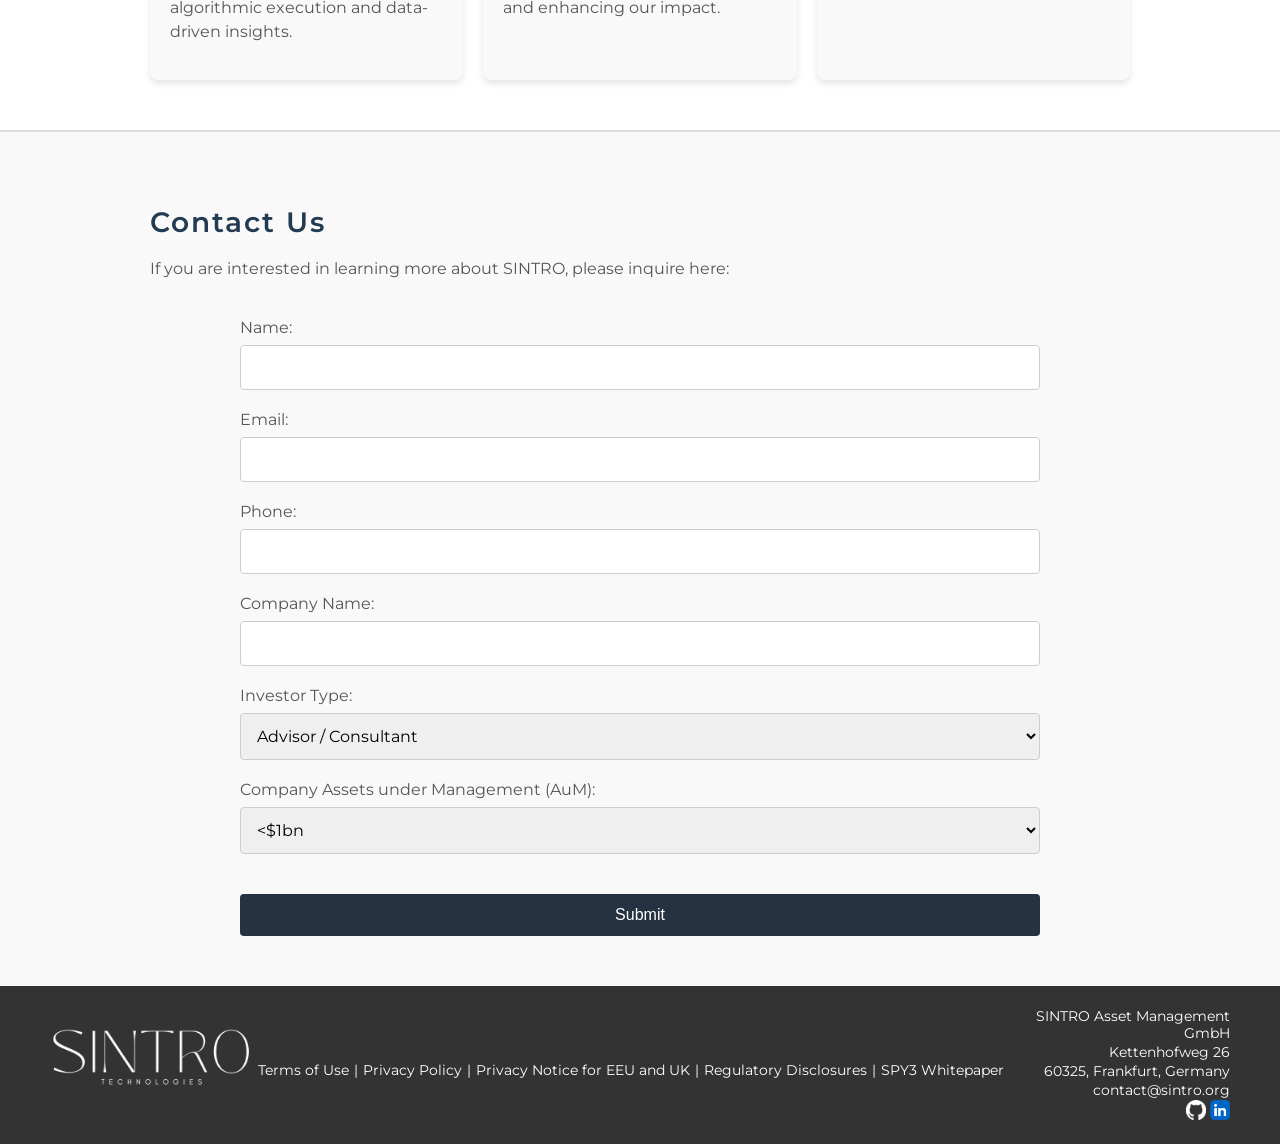
==== commit cafdef8b: "Update index.html" ====
--- a/index.html
+++ b/index.html
@@ -33,7 +33,7 @@
       <img src="assets/logo.png" alt="Logo" class="logo" />
     </header>
     <div class="image-container">
-        <h1>Building the Next Generation<br />Investment Infrastructure</h1>
+        <h1>Financial Engineering<br />Made in Germany</h1>
         <h3>Innovation at the Intersection of Science, Finance and Technology.</h3>
         <a
             href="https://investors.sintro.eu/"
@@ -45,7 +45,7 @@
           <div class="content-about">
               <h2>About SINTRO </h2>
               <p>
-                  SINTRO Technologies Inc. employs quantitative and systematic strategies for listed assets.
+                  SINTRO Asset Management GmbH employs quantitative and systematic strategies for listed assets.
                   We emphasize an opportunistic, algorithmic, risk-controlled and value-oriented approach to investing. 
                   Our primary objective is to deliver the most consistent returns, while limiting risks.
               </p>
